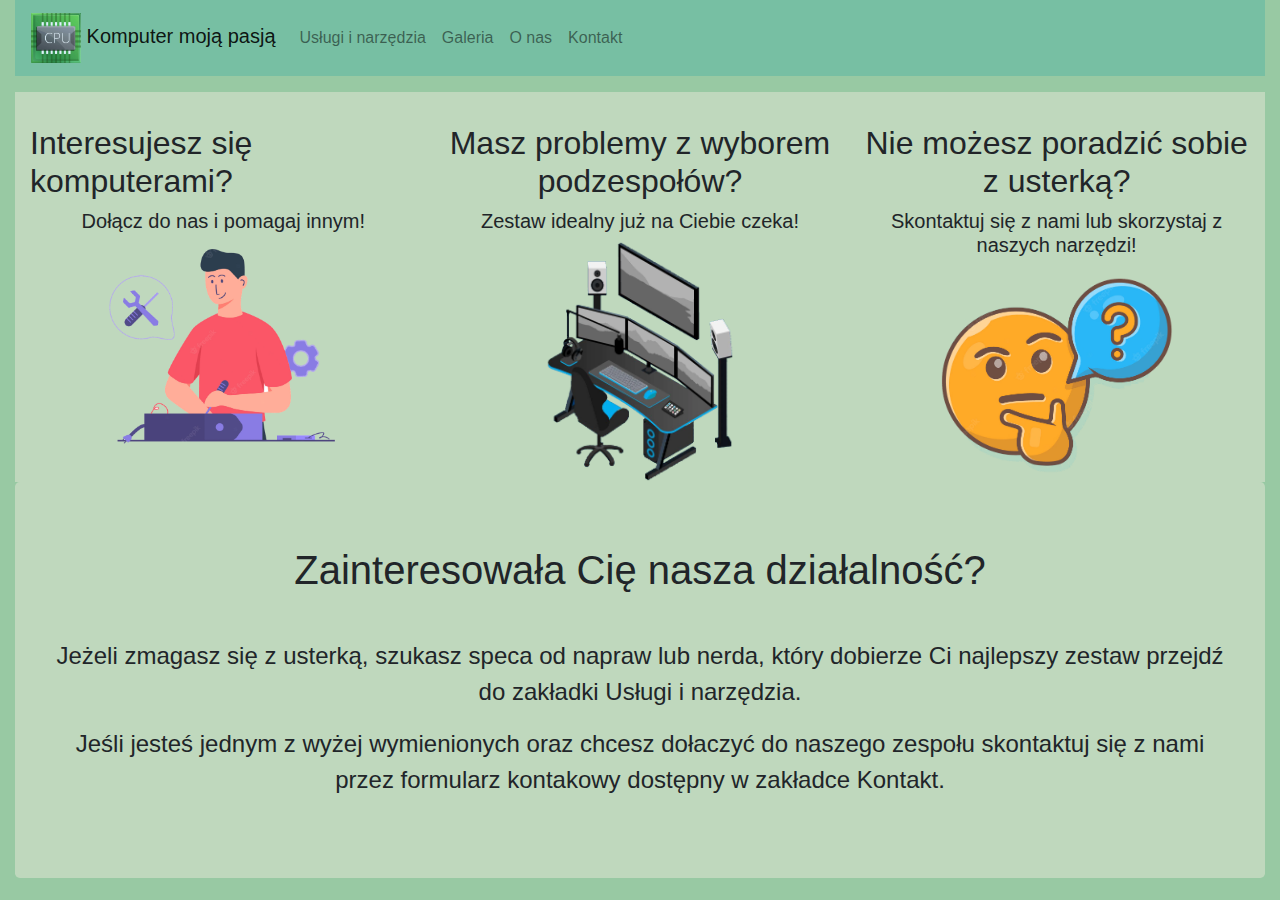
==== index.html @ 130c2506 "Add files via upload" ====
<!DOCTYPE html>
<html lang="en">
<head>
  <title>KR_163293_1_0</title>
  <meta charset="utf-8">
  <meta name="viewport" content="width=device-width, initial-scale=1">
  <link rel="stylesheet" href="https://cdn.jsdelivr.net/npm/bootstrap@4.6.1/dist/css/bootstrap.min.css">
</head>
<body style="background-color: #98C9A3">

<div class="container-fluid">
<nav class="navbar navbar-expand-lg navbar-light" style="background-color: #77BFA3">
    <a class="navbar-brand" href="#">
        <img src="logo.png" width="50" height="50" alt="">
        Komputer moją pasją
    </a>
    <button class="navbar-toggler" type="button" data-toggle="collapse" data-target="#navbarSupportedContent" aria-controls="navbarSupportedContent" aria-expanded="false" aria-label="Toggle navigation">
        <span class="navbar-toggler-icon"></span>
    </button>
    
    <div class="collapse navbar-collapse" id="navbarSupportedContent">
        <ul class="navbar-nav mr-auto">
        <li class="nav-item">
            <a class="nav-link" href="uslugi.html">Usługi i narzędzia</a>
        </li>
        <li class="nav-item">
            <a class="nav-link" href="#">Galeria</a>
        </li>
        <li class="nav-item">
            <a class="nav-link" href="#">O nas</a>
        </li>
        <li class="nav-item">
            <a class="nav-link" href="#">Kontakt</a>
        </li>
        </ul>
    </div>
</nav>
</div>

<div class="container-fluid" style="background-color: #98C9A3">

  
<div class="container-fluid" style="background-color: #BFD8BD; margin-top: 16px;">
  <div class="row" style="padding-top: 32px;">
    <div class="col-sm-4">
        <div class="d-flex justify-content-center">
            <h2>Interesujesz się komputerami?</h2>
        </div>
        <div class="d-flex justify-content-center">
            <h5>Dołącz do nas i pomagaj innym!</h5>
        </div>
        <div class="d-flex justify-content-center">
            <img src="pc_fix.png" style="width: 60%;">
        </div>
    </div>
    <div class="col-sm-4">
        <div class="d-flex justify-content-center">
            <h2 style="text-align: center;">Masz problemy z wyborem podzespołów?</h2>
        </div>
        <div class="d-flex justify-content-center">
            <h5 style="text-align: center;">Zestaw idealny już na Ciebie czeka!</h5>
        </div>
        <div class="d-flex justify-content-center">
            <img src="pc.png" style="width: 50%;">
        </div>
    </div>
    <div class="col-sm-4">
        <div class="d-flex justify-content-center">
            <h2 style="text-align: center;">Nie możesz poradzić sobie z usterką?</h2>
        </div>
        <div class="d-flex justify-content-center">
            <h5 style="text-align: center;">Skontaktuj się z nami lub skorzystaj z naszych narzędzi!</h5>
        </div>
        <div class="d-flex justify-content-center">
            <img src="think.png" style="width: 60%;">
        </div>
    </div>
  </div>
</div>

<div class="jumbotron text-center" style="background-color: #BFD8BD; margin-bottom: 0px; font-size: x-large;">
    <h1>Zainteresowała Cię nasza działalność?</h1><br>
    <p>Jeżeli zmagasz się z usterką, szukasz speca od napraw lub nerda, 
        który dobierze Ci najlepszy zestaw przejdź do zakładki Usługi i narzędzia.</p> 
    <p>Jeśli jesteś jednym z wyżej wymienionych oraz chcesz dołaczyć do naszego zespołu skontaktuj się z nami 
        przez formularz kontakowy dostępny w zakładce Kontakt.</p>
</div>


</div>

</body>
</html>
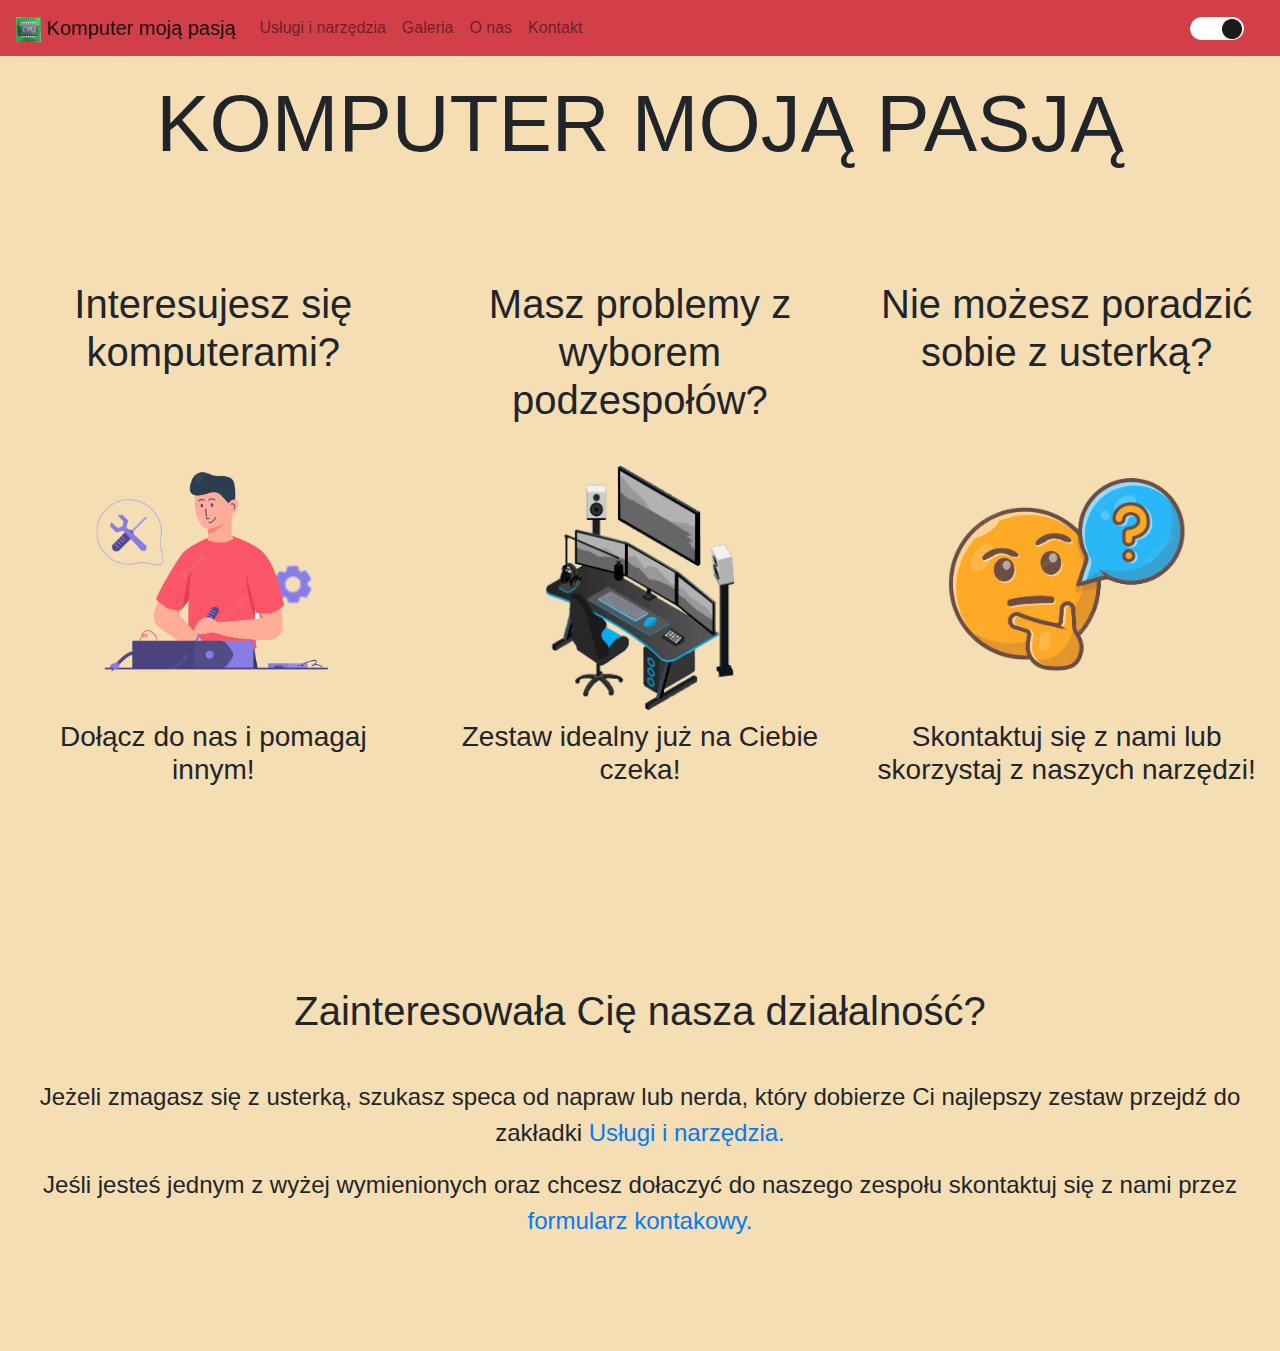
==== commit bb3dab04: "1.1 - 1.2" ====
--- a/index.html
+++ b/index.html
@@ -4,17 +4,19 @@
   <title>KR_163293_1_0</title>
   <meta charset="utf-8">
   <meta name="viewport" content="width=device-width, initial-scale=1">
+  <script src="https://ajax.googleapis.com/ajax/libs/jquery/3.5.1/jquery.min.js"></script>
+  <script src="script.js"></script>
   <link rel="stylesheet" href="https://cdn.jsdelivr.net/npm/bootstrap@4.6.1/dist/css/bootstrap.min.css">
+  <link rel="stylesheet" href="styles.css">
 </head>
-<body style="background-color: #98C9A3">
+<body style="background-color: wheat">
 
-<div class="container-fluid">
-<nav class="navbar navbar-expand-lg navbar-light" style="background-color: #77BFA3">
+<nav class="navbar fixed-top navbar-expand navbar-light" id="navbar" style="background-color: #D33F49">
     <a class="navbar-brand" href="#">
-        <img src="logo.png" width="50" height="50" alt="">
+        <img src="logo.png" width="25" height="25" alt="">
         Komputer moją pasją
     </a>
-    <button class="navbar-toggler" type="button" data-toggle="collapse" data-target="#navbarSupportedContent" aria-controls="navbarSupportedContent" aria-expanded="false" aria-label="Toggle navigation">
+    <button class="navbar-toggler" type="button" data-toggle="collapse" data-bs-target="#navbarSupportedContent" aria-controls="navbarSupportedContent" aria-expanded="false" aria-label="Toggle navigation">
         <span class="navbar-toggler-icon"></span>
     </button>
     
@@ -27,63 +29,101 @@
             <a class="nav-link" href="#">Galeria</a>
         </li>
         <li class="nav-item">
-            <a class="nav-link" href="#">O nas</a>
+            <a class="nav-link" href="about.html">O nas</a>
         </li>
         <li class="nav-item">
-            <a class="nav-link" href="#">Kontakt</a>
+            <a class="nav-link" href="kontakt.html">Kontakt</a>
         </li>
         </ul>
+        <div id="toogler_back">
+            <img src="toogler_back.png" style="width:54px">
+        </div>
+        <div id="toogleMode" onclick="modeToogler()" class="toogler-ball">
+            <img src="toogler_ball.png" style="width:20px">
+        </div>
     </div>
 </nav>
+
+
+<div class="d-flex justify-content-center" style="font-size:500%; margin-top: 5%; text-align: center;">
+    KOMPUTER MOJĄ PASJĄ
 </div>
 
-<div class="container-fluid" style="background-color: #98C9A3">
+<div id="blok1" class="container-fluid" style="background-color: #f5deb3; padding: 0px; margin-top: 5%;">
 
   
-<div class="container-fluid" style="background-color: #BFD8BD; margin-top: 16px;">
-  <div class="row" style="padding-top: 32px;">
+<div class="container-fluid">
+
+    <div class="row" style="padding-top: 32px;">
+    <div class="col-sm-4">
+        <div class="d-flex justify-content-center" style="text-align: center">
+            <h1>Interesujesz się komputerami?</h1>
+        </div>
+    </div>
+    <div class="col-sm-4">
+        <div class="d-flex justify-content-center" style="text-align: center">
+            <h1 style="text-align: center;">Masz problemy z wyborem podzespołów?</h1>
+        </div>
+    </div>
+    <div class="col-sm-4">
+        <div class="d-flex justify-content-center" style="text-align: center">
+            <h1 style="text-align: center;">Nie możesz poradzić sobie z usterką?</h1>
+        </div>
+    </div>
+    </div>
+
+    <div class="row" style="padding-top: 32px;">
     <div class="col-sm-4">
         <div class="d-flex justify-content-center">
-            <h2>Interesujesz się komputerami?</h2>
-        </div>
-        <div class="d-flex justify-content-center">
-            <h5>Dołącz do nas i pomagaj innym!</h5>
-        </div>
-        <div class="d-flex justify-content-center">
-            <img src="pc_fix.png" style="width: 60%;">
+        <img src="pc_fix.png" style="width: 60%;">
         </div>
     </div>
     <div class="col-sm-4">
         <div class="d-flex justify-content-center">
-            <h2 style="text-align: center;">Masz problemy z wyborem podzespołów?</h2>
-        </div>
-        <div class="d-flex justify-content-center">
-            <h5 style="text-align: center;">Zestaw idealny już na Ciebie czeka!</h5>
-        </div>
-        <div class="d-flex justify-content-center">
-            <img src="pc.png" style="width: 50%;">
+        <img src="pc.png" style="width: 50%;">
         </div>
     </div>
     <div class="col-sm-4">
         <div class="d-flex justify-content-center">
-            <h2 style="text-align: center;">Nie możesz poradzić sobie z usterką?</h2>
+        <img src="think.png" id="toogleMode" style="width: 60%;">
         </div>
-        <div class="d-flex justify-content-center">
-            <h5 style="text-align: center;">Skontaktuj się z nami lub skorzystaj z naszych narzędzi!</h5>
-        </div>
-        <div class="d-flex justify-content-center">
-            <img src="think.png" style="width: 60%;">
+        <script>
+            $("toogleMode").on("click", function(){
+            $(this).animate({
+                width: "500px",
+                opacity: 0.4,
+                fontSize: "3em",
+                borderwidth: "10px"
+            }, 1500);
+            });
+        
+        </script>
+    </div>
+    <div class="col-sm-4">
+        <div class="d-flex justify-content-center" style="margin-top:2%; text-align: center">
+            <h3>Dołącz do nas i pomagaj innym!</h3>
         </div>
     </div>
-  </div>
-</div>
+    <div class="col-sm-4">
+        <div class="d-flex justify-content-center" style="margin-top:2%; text-align: center">
+            <h3>Zestaw idealny już na Ciebie czeka!</h3>
+        </div>
+    </div>
+    <div class="col-sm-4">
+        <div class="d-flex justify-content-center" style="margin-top:2%; text-align: center">
+            <h3>Skontaktuj się z nami lub skorzystaj z naszych narzędzi!</h3>
+        </div>
+    </div>
+    </div>
 
-<div class="jumbotron text-center" style="background-color: #BFD8BD; margin-bottom: 0px; font-size: x-large;">
+    </div>
+
+<div id="blok2" class="jumbotron text-center" style="background-color: wheat; margin-top: 10%; font-size: x-large;">
     <h1>Zainteresowała Cię nasza działalność?</h1><br>
     <p>Jeżeli zmagasz się z usterką, szukasz speca od napraw lub nerda, 
-        który dobierze Ci najlepszy zestaw przejdź do zakładki Usługi i narzędzia.</p> 
+        który dobierze Ci najlepszy zestaw przejdź do zakładki <a href="uslugi.html">Usługi i narzędzia.</a></p> 
     <p>Jeśli jesteś jednym z wyżej wymienionych oraz chcesz dołaczyć do naszego zespołu skontaktuj się z nami 
-        przez formularz kontakowy dostępny w zakładce Kontakt.</p>
+        przez <a href="kontakt.html">formularz kontakowy.</a></p>
 </div>
 
 
--- a/styles.css
+++ b/styles.css
@@ -0,0 +1,18 @@
+.soft-item{
+  font-size: xx-large;
+  margin-bottom: 0px;
+}
+
+.description {
+    color: black;
+  }
+  
+.description em {
+    color: tomato;
+    font-style: normal;
+  }
+
+.toogler-ball{
+    position: relative;
+    right: 22px;
+}